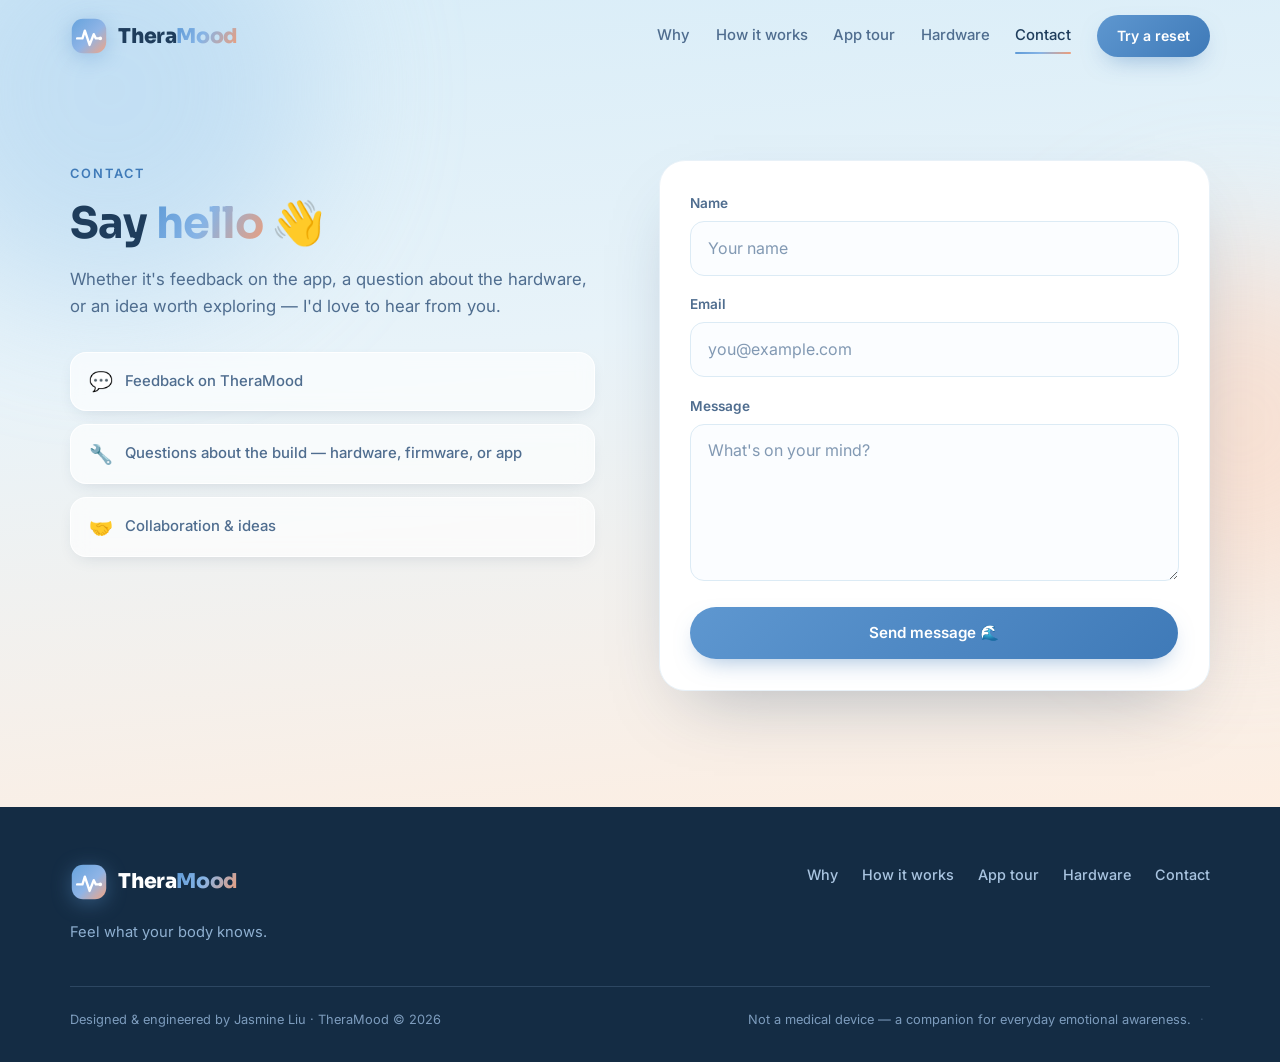
==== contact.html @ e994f950 "Add contact page with hidden admin inbox - contact.html: name/email/message form with success state " ====
<!DOCTYPE html>
<html lang="en">
<head>
  <meta charset="UTF-8">
  <meta name="viewport" content="width=device-width, initial-scale=1.0">
  <title>Contact — TheraMood</title>
  <meta name="description" content="Get in touch with Jasmine, the creator of TheraMood — feedback, questions about the build, or collaboration ideas.">
  <meta name="theme-color" content="#dceff8">
  <link rel="icon" type="image/svg+xml" href="assets/logo.svg">
  <link rel="preconnect" href="https://fonts.googleapis.com">
  <link rel="preconnect" href="https://fonts.gstatic.com" crossorigin>
  <link href="https://fonts.googleapis.com/css2?family=Sora:wght@400;600;700;800&family=Inter:wght@400;500;600&display=swap" rel="stylesheet">
  <link rel="stylesheet" href="css/style.css">
</head>
<body>

  <!-- ══════════ NAV ══════════ -->
  <nav class="nav" id="nav">
    <div class="container nav__inner">
      <a href="index.html" class="brand" aria-label="TheraMood home">
        <svg class="brand__mark" viewBox="0 0 64 64" aria-hidden="true">
          <defs>
            <linearGradient id="navGrad" x1="0" y1="0" x2="1" y2="1">
              <stop offset="0" stop-color="#66A3DD"/>
              <stop offset="0.55" stop-color="#8FB4E6"/>
              <stop offset="1" stop-color="#F2A483"/>
            </linearGradient>
          </defs>
          <rect x="3" y="3" width="58" height="58" rx="19" fill="url(#navGrad)"/>
          <path d="M12 36h9l4-13 8 24 7-18 3.5 7H51" fill="none" stroke="#fff" stroke-width="4" stroke-linecap="round" stroke-linejoin="round"/>
          <circle cx="51" cy="36" r="3" fill="#fff"/>
        </svg>
        <span class="brand__name">Thera<span class="grad-text">Mood</span></span>
      </a>

      <div class="nav__links" id="navLinks">
        <a href="index.html#why">Why</a>
        <a href="index.html#how">How it works</a>
        <a href="index.html#tour">App tour</a>
        <a href="index.html#inside">Hardware</a>
        <a href="contact.html" class="is-current">Contact</a>
        <a href="index.html#reset" class="btn btn--primary btn--sm">Try a reset</a>
      </div>

      <button class="nav__burger" id="navBurger" aria-label="Toggle menu" aria-expanded="false">
        <span></span><span></span><span></span>
      </button>
    </div>
  </nav>

  <main>

    <!-- ══════════ CONTACT ══════════ -->
    <section class="contact">
      <div class="blob blob--1" aria-hidden="true"></div>
      <div class="blob blob--2" aria-hidden="true"></div>

      <div class="container contact__grid">
        <div class="contact__copy" data-reveal>
          <p class="eyebrow">Contact</p>
          <h1 class="section-title">Say <span class="grad-text">hello</span> 👋</h1>
          <p class="section-sub">
            Whether it's feedback on the app, a question about the hardware,
            or an idea worth exploring — I'd love to hear from you.
          </p>
          <ul class="contact__points">
            <li><span>💬</span> Feedback on TheraMood</li>
            <li><span>🔧</span> Questions about the build — hardware, firmware, or app</li>
            <li><span>🤝</span> Collaboration &amp; ideas</li>
          </ul>
        </div>

        <div class="contact__form-wrap" data-reveal style="--d:.12s">
          <form id="contactForm" class="contact-form" novalidate>
            <label class="field">
              <span>Name</span>
              <input type="text" name="name" id="cfName" placeholder="Your name" required maxlength="80" autocomplete="name">
            </label>
            <label class="field">
              <span>Email</span>
              <input type="email" name="email" id="cfEmail" placeholder="you@example.com" required maxlength="120" autocomplete="email">
            </label>
            <label class="field">
              <span>Message</span>
              <textarea name="message" id="cfMessage" rows="5" placeholder="What's on your mind?" required maxlength="2000"></textarea>
            </label>
            <p class="field-error" id="formError" hidden>Please fill in every field, with a valid email.</p>
            <button class="btn btn--primary contact-form__submit" type="submit">Send message 🌊</button>
          </form>

          <div class="contact-success" id="contactSuccess" hidden>
            <span class="contact-success__emoji">🌊</span>
            <h3>Message sent!</h3>
            <p>Thanks for reaching out — Jasmine will read it soon.</p>
            <button class="btn btn--ghost" id="sendAnother">Send another</button>
          </div>
        </div>
      </div>
    </section>

    <!-- ══════════ ADMIN INBOX (unlocks with admin key) ══════════ -->
    <section class="inbox" id="inboxSection" hidden>
      <div class="container">
        <div class="inbox__head">
          <h2 class="section-title">📥 Inbox <span class="inbox__count" id="inboxCount">0</span></h2>
          <div class="inbox__actions">
            <button class="btn btn--ghost btn--sm" id="inboxExport">Export JSON</button>
            <button class="btn btn--ghost btn--sm" id="inboxClear">Clear all</button>
            <button class="btn btn--primary btn--sm" id="inboxLock">Lock 🔒</button>
          </div>
        </div>
        <p class="inbox__note">
          Messages are stored in this browser on the device where they were submitted.
        </p>
        <div class="inbox__list" id="inboxList"></div>
      </div>
    </section>

  </main>

  <!-- ══════════ FOOTER ══════════ -->
  <footer class="footer">
    <div class="container footer__inner">
      <div class="footer__brand">
        <a href="index.html" class="brand brand--footer">
          <svg class="brand__mark" viewBox="0 0 64 64" aria-hidden="true">
            <defs>
              <linearGradient id="footGrad" x1="0" y1="0" x2="1" y2="1">
                <stop offset="0" stop-color="#66A3DD"/>
                <stop offset="0.55" stop-color="#8FB4E6"/>
                <stop offset="1" stop-color="#F2A483"/>
              </linearGradient>
            </defs>
            <rect x="3" y="3" width="58" height="58" rx="19" fill="url(#footGrad)"/>
            <path d="M12 36h9l4-13 8 24 7-18 3.5 7H51" fill="none" stroke="#fff" stroke-width="4" stroke-linecap="round" stroke-linejoin="round"/>
            <circle cx="51" cy="36" r="3" fill="#fff"/>
          </svg>
          <span class="brand__name">Thera<span class="grad-text">Mood</span></span>
        </a>
        <p class="footer__slogan">Feel what your body knows.</p>
      </div>

      <nav class="footer__links" aria-label="Footer">
        <a href="index.html#why">Why</a>
        <a href="index.html#how">How it works</a>
        <a href="index.html#tour">App tour</a>
        <a href="index.html#inside">Hardware</a>
        <a href="contact.html">Contact</a>
      </nav>
    </div>
    <div class="container footer__base">
      <p>Designed &amp; engineered by Jasmine Liu · TheraMood © <span id="year">2026</span></p>
      <p class="footer__note">
        Not a medical device — a companion for everyday emotional awareness.
        <button class="admin-dot" id="adminDot" aria-label="Owner access">·</button>
      </p>
    </div>
  </footer>

  <!-- ══════════ ADMIN KEY MODAL ══════════ -->
  <div class="admin-modal" id="adminModal" hidden>
    <div class="admin-modal__card" id="adminCard" role="dialog" aria-modal="true" aria-labelledby="adminTitle">
      <button class="admin-modal__close" id="adminClose" aria-label="Close">×</button>
      <span class="admin-modal__emoji">🗝️</span>
      <h3 id="adminTitle">Owner access</h3>
      <p>Enter the admin key to view your messages.</p>
      <form id="adminForm">
        <input type="password" id="adminInput" placeholder="Admin key" autocomplete="off" aria-label="Admin key">
        <button class="btn btn--primary" type="submit">Unlock</button>
      </form>
      <p class="admin-modal__error" id="adminError" hidden>That's not it — try again.</p>
    </div>
  </div>

  <script src="js/main.js"></script>
  <script src="js/contact.js"></script>
</body>
</html>
---- css/style.css ----
/* ═══════════════════════════════════════════════
   TheraMood — marketing site
   Palette drawn from the app: sky blue → peach dawn
   ═══════════════════════════════════════════════ */

:root {
  --ink: #1f3d5c;
  --ink-2: #4f6d8f;
  --ink-3: #8299b3;
  --bg: #f7fbfe;
  --card: #ffffff;
  --sky: #e3f2fa;
  --sky-2: #cfe7f4;
  --peach: #ffe9dc;
  --coral: #f2926f;
  --blue: #5e97d0;
  --blue-2: #3f7ab8;
  --navy: #142c44;
  --navy-2: #1d3b5c;

  --grad: linear-gradient(120deg, #5e9ad6, #86b4e6 45%, #ef9d78);
  --grad-btn: linear-gradient(135deg, #5e97d0, #3f7ab8);

  --font-display: 'Sora', 'Inter', system-ui, 'Segoe UI', sans-serif;
  --font-body: 'Inter', system-ui, 'Segoe UI', sans-serif;

  --radius: 22px;
  --shadow-sm: 0 6px 18px -8px rgba(31, 61, 92, .18);
  --shadow-lg: 0 30px 70px -30px rgba(31, 61, 92, .35);

  --nav-h: 72px;
}

/* ── Reset ─────────────────────────────────── */
*, *::before, *::after { box-sizing: border-box; margin: 0; padding: 0; }

html {
  scroll-behavior: smooth;
  scroll-padding-top: calc(var(--nav-h) + 12px);
}

body {
  font-family: var(--font-body);
  color: var(--ink);
  background: var(--bg);
  line-height: 1.6;
  -webkit-font-smoothing: antialiased;
  overflow-x: hidden;
}

img { display: block; max-width: 100%; }
a { color: inherit; text-decoration: none; }
button { font: inherit; color: inherit; background: none; border: none; cursor: pointer; }

.container {
  width: min(1140px, 92vw);
  margin-inline: auto;
}

/* ── Utilities ─────────────────────────────── */
.grad-text {
  background: var(--grad);
  -webkit-background-clip: text;
  background-clip: text;
  color: transparent;
}

.eyebrow {
  display: inline-block;
  font-size: .8rem;
  font-weight: 600;
  letter-spacing: .16em;
  text-transform: uppercase;
  color: var(--blue-2);
  margin-bottom: .9rem;
}
.eyebrow--light { color: #a8cdf0; }

.section-title {
  font-family: var(--font-display);
  font-size: clamp(1.8rem, 3.6vw, 2.7rem);
  font-weight: 700;
  line-height: 1.18;
  letter-spacing: -.02em;
  max-width: 21ch;
}

.section-sub {
  margin-top: 1rem;
  max-width: 56ch;
  color: var(--ink-2);
  font-size: 1.05rem;
}
.section-sub--light { color: #b9d3ec; }

section { padding: clamp(4.5rem, 9vw, 7.5rem) 0; }

/* ── Buttons ───────────────────────────────── */
.btn {
  display: inline-flex;
  align-items: center;
  justify-content: center;
  gap: .5rem;
  padding: .85rem 1.7rem;
  border-radius: 999px;
  font-weight: 600;
  font-size: .95rem;
  transition: transform .25s cubic-bezier(.2,.7,.2,1.4), box-shadow .25s ease, background-color .25s ease;
  will-change: transform;
}
.btn:hover { transform: translateY(-2px); }
.btn:active { transform: translateY(0) scale(.98); }

.btn--primary {
  background: var(--grad-btn);
  color: #fff;
  box-shadow: 0 10px 24px -10px rgba(63, 122, 184, .55);
}
.btn--primary:hover { box-shadow: 0 16px 32px -12px rgba(63, 122, 184, .65); }

.btn--ghost {
  border: 1.5px solid var(--sky-2);
  background: rgba(255, 255, 255, .6);
  color: var(--blue-2);
}
.btn--ghost:hover { background: #fff; box-shadow: var(--shadow-sm); }

.btn--light {
  background: #fff;
  color: var(--blue-2);
  box-shadow: 0 12px 28px -12px rgba(9, 24, 40, .5);
}

.btn--sm { padding: .6rem 1.25rem; font-size: .88rem; }

/* ── Nav ───────────────────────────────────── */
.nav {
  position: fixed;
  inset: 0 0 auto 0;
  z-index: 50;
  height: var(--nav-h);
  display: flex;
  align-items: center;
  transition: background-color .35s ease, box-shadow .35s ease, backdrop-filter .35s ease;
}
.nav.scrolled {
  background: rgba(247, 251, 254, .78);
  backdrop-filter: blur(14px);
  -webkit-backdrop-filter: blur(14px);
  box-shadow: 0 8px 30px -18px rgba(31, 61, 92, .35);
}

.nav__inner {
  display: flex;
  align-items: center;
  justify-content: space-between;
  gap: 1rem;
}

.brand { display: inline-flex; align-items: center; gap: .65rem; }
.brand__mark { width: 38px; height: 38px; flex: none; filter: drop-shadow(0 4px 10px rgba(94, 151, 208, .4)); }
.brand__name {
  font-family: var(--font-display);
  font-weight: 800;
  font-size: 1.28rem;
  letter-spacing: -.02em;
}

.nav__links {
  display: flex;
  align-items: center;
  gap: 1.6rem;
  font-weight: 500;
  font-size: .93rem;
}
.nav__links a:not(.btn) {
  position: relative;
  color: var(--ink-2);
  transition: color .25s ease;
}
.nav__links a:not(.btn)::after {
  content: '';
  position: absolute;
  left: 0; right: 100%;
  bottom: -6px;
  height: 2px;
  border-radius: 2px;
  background: var(--grad);
  transition: right .3s cubic-bezier(.2,.7,.2,1);
}
.nav__links a:not(.btn):hover,
.nav__links a:not(.btn).is-current { color: var(--ink); }
.nav__links a:not(.btn):hover::after,
.nav__links a:not(.btn).is-current::after { right: 0; }

.nav__burger {
  display: none;
  flex-direction: column;
  gap: 5px;
  padding: .5rem;
}
.nav__burger span {
  width: 22px; height: 2px;
  border-radius: 2px;
  background: var(--ink);
  transition: transform .3s ease, opacity .3s ease;
}
.nav__burger[aria-expanded="true"] span:nth-child(1) { transform: translateY(7px) rotate(45deg); }
.nav__burger[aria-expanded="true"] span:nth-child(2) { opacity: 0; }
.nav__burger[aria-expanded="true"] span:nth-child(3) { transform: translateY(-7px) rotate(-45deg); }

/* ── Hero ──────────────────────────────────── */
.hero {
  position: relative;
  padding: calc(var(--nav-h) + clamp(2.5rem, 6vw, 5rem)) 0 0;
  background: linear-gradient(175deg, #d9edf8 0%, #e8f3f9 42%, #fdeee2 100%);
  overflow: hidden;
}

.blob {
  position: absolute;
  border-radius: 50%;
  filter: blur(70px);
  opacity: .55;
  pointer-events: none;
  animation: blobDrift 16s ease-in-out infinite alternate;
}
.blob--1 { width: 420px; height: 420px; top: -120px; left: -100px; background: #aed3f0; }
.blob--2 { width: 360px; height: 360px; top: 30%; right: -140px; background: #ffd4bc; animation-delay: -5s; }
.blob--3 { width: 300px; height: 300px; bottom: -80px; left: 30%; background: #c9c2ef; animation-delay: -10s; }

@keyframes blobDrift {
  from { transform: translate(0, 0) scale(1); }
  to   { transform: translate(40px, 30px) scale(1.12); }
}

.hero__grid {
  position: relative;
  display: grid;
  grid-template-columns: 1.05fr .95fr;
  align-items: center;
  gap: clamp(2rem, 5vw, 4rem);
  padding-bottom: clamp(3rem, 6vw, 5rem);
}

.chip {
  display: inline-flex;
  align-items: center;
  gap: .55rem;
  padding: .45rem 1rem;
  border-radius: 999px;
  background: rgba(255, 255, 255, .7);
  border: 1px solid rgba(94, 151, 208, .25);
  font-size: .82rem;
  font-weight: 600;
  color: var(--blue-2);
  backdrop-filter: blur(6px);
}
.chip__dot {
  width: 8px; height: 8px;
  border-radius: 50%;
  background: var(--coral);
  animation: pulseDot 2s ease-in-out infinite;
}
@keyframes pulseDot {
  0%, 100% { box-shadow: 0 0 0 0 rgba(242, 146, 111, .5); }
  50%      { box-shadow: 0 0 0 6px rgba(242, 146, 111, 0); }
}

.hero__title {
  font-family: var(--font-display);
  font-size: clamp(2.5rem, 5.6vw, 4.1rem);
  font-weight: 800;
  line-height: 1.08;
  letter-spacing: -.03em;
  margin-top: 1.3rem;
}

.hero__sub {
  margin-top: 1.3rem;
  max-width: 50ch;
  font-size: 1.1rem;
  color: var(--ink-2);
}

.hero__actions {
  display: flex;
  flex-wrap: wrap;
  gap: .9rem;
  margin-top: 2rem;
}

.hero__scroll {
  margin-top: 3rem;
  font-size: .85rem;
  font-weight: 500;
  color: var(--ink-3);
  display: flex;
  align-items: center;
  gap: .5rem;
}
.hero__scroll-ic {
  display: inline-grid;
  place-items: center;
  width: 28px; height: 28px;
  border-radius: 50%;
  background: rgba(255,255,255,.8);
  box-shadow: var(--shadow-sm);
  animation: bounceDown 2s ease-in-out infinite;
}
@keyframes bounceDown {
  0%, 100% { transform: translateY(0); }
  50%      { transform: translateY(6px); }
}

/* ── Phone mockup ──────────────────────────── */
.hero__visual {
  position: relative;
  display: grid;
  place-items: center;
}

.phone {
  position: relative;
  width: min(300px, 74vw);
  aspect-ratio: 1080 / 2340;
  border-radius: 44px;
  background: #1d2733;
  padding: 9px;
  box-shadow: var(--shadow-lg), inset 0 0 0 2px rgba(255,255,255,.06);
  transition: transform .5s cubic-bezier(.2,.7,.2,1);
}
.phone__screen {
  position: relative;
  width: 100%;
  height: 100%;
  border-radius: 36px;
  overflow: hidden;
  background: #dfeef7;
}
.phone__screen img {
  position: absolute;
  inset: 0;
  width: 100%;
  height: 100%;
  object-fit: cover;
}
.phone__cam {
  position: absolute;
  top: 20px;
  left: 50%;
  transform: translateX(-50%);
  width: 12px; height: 12px;
  border-radius: 50%;
  background: #0b1119;
  box-shadow: inset 0 0 3px rgba(120, 160, 200, .6);
  z-index: 2;
}
.phone::after {
  /* screen glare */
  content: '';
  position: absolute;
  inset: 9px;
  border-radius: 36px;
  background: linear-gradient(115deg, rgba(255,255,255,.16) 0%, rgba(255,255,255,0) 30%);
  pointer-events: none;
  z-index: 2;
}

/* float animations use the individual translate/rotate properties so they
   compose with the JS parallax, which writes inline `transform` */
.phone--hero { animation: heroFloat 7s ease-in-out infinite; }
@keyframes heroFloat {
  0%, 100% { translate: 0 0; rotate: .4deg; }
  50%      { translate: 0 -12px; rotate: -.6deg; }
}

/* floating glass cards */
.float-card {
  position: absolute;
  display: flex;
  align-items: center;
  gap: .7rem;
  padding: .8rem 1.05rem;
  border-radius: 18px;
  background: rgba(255, 255, 255, .72);
  border: 1px solid rgba(255, 255, 255, .9);
  backdrop-filter: blur(12px);
  -webkit-backdrop-filter: blur(12px);
  box-shadow: 0 18px 40px -18px rgba(31, 61, 92, .35);
  font-size: .82rem;
  line-height: 1.25;
  animation: bob 6s ease-in-out infinite;
  z-index: 3;
}
.float-card strong { display: block; font-size: .95rem; color: var(--ink); }
.float-card small { color: var(--ink-2); }
.float-card__emoji { font-size: 1.4rem; }

.float-card--bpm   { top: 12%; left: -4%; animation-delay: -1s; }
.float-card--state { bottom: 16%; right: -6%; animation-delay: -3.4s; }
.float-card--sleep { top: 55%; left: -10%; animation-delay: -5.2s; }

@keyframes bob {
  0%, 100% { translate: 0 0; }
  50%      { translate: 0 -9px; }
}

.ecg { width: 74px; color: #e2775a; }
.ecg path {
  stroke-dasharray: 90 210;
  animation: ecgRun 2.6s linear infinite;
}
@keyframes ecgRun { to { stroke-dashoffset: -300; } }

/* ── Marquee ───────────────────────────────── */
.marquee {
  position: relative;
  padding: 1.1rem 0;
  border-top: 1px solid rgba(94, 151, 208, .18);
  background: rgba(255, 255, 255, .45);
  backdrop-filter: blur(8px);
  overflow: hidden;
  -webkit-mask-image: linear-gradient(90deg, transparent, #000 8%, #000 92%, transparent);
          mask-image: linear-gradient(90deg, transparent, #000 8%, #000 92%, transparent);
}
.marquee__track {
  display: flex;
  align-items: center;
  width: max-content;
  animation: marquee 30s linear infinite;
  font-size: .88rem;
  font-weight: 600;
  color: var(--ink-2);
  white-space: nowrap;
}
/* spacing lives on the items (not flex gap) so each half of the duplicated
   track is exactly 50% wide and the loop wraps without a jump */
.marquee__track > * { margin-right: 2.2rem; }
.marquee__track i { color: var(--coral); font-style: normal; font-size: .7rem; }
@keyframes marquee { to { transform: translateX(-50%); } }

/* ── Stats ─────────────────────────────────── */
.stats { background: var(--bg); }

.stats__grid {
  display: grid;
  grid-template-columns: repeat(3, 1fr);
  gap: 1.4rem;
  margin-top: 3rem;
}

.stat-card {
  padding: 2rem 1.8rem;
  border-radius: var(--radius);
  background: var(--card);
  border: 1px solid #e8f1f8;
  box-shadow: var(--shadow-sm);
  transition: transform .35s cubic-bezier(.2,.7,.2,1), box-shadow .35s ease;
}
.stat-card:hover {
  transform: translateY(-6px);
  box-shadow: var(--shadow-lg);
}
.stat-card__num {
  font-family: var(--font-display);
  font-size: clamp(2.4rem, 4vw, 3.2rem);
  font-weight: 800;
  letter-spacing: -.03em;
  background: var(--grad);
  -webkit-background-clip: text;
  background-clip: text;
  color: transparent;
}
.stat-card p { margin-top: .8rem; color: var(--ink-2); font-size: .96rem; }
.stat-card small {
  display: block;
  margin-top: 1rem;
  font-size: .75rem;
  font-weight: 600;
  letter-spacing: .08em;
  text-transform: uppercase;
  color: var(--ink-3);
}

/* ── How it works ──────────────────────────── */
.how { background: linear-gradient(180deg, #eef6fb, #f7fbfe); }

.how__grid {
  display: grid;
  grid-template-columns: repeat(3, 1fr);
  gap: 1.4rem;
  margin-top: 3rem;
  counter-reset: step;
}

.how-card {
  position: relative;
  padding: 2.2rem 1.9rem;
  border-radius: var(--radius);
  background: var(--card);
  border: 1px solid #e8f1f8;
  box-shadow: var(--shadow-sm);
  overflow: hidden;
  transition: transform .35s cubic-bezier(.2,.7,.2,1), box-shadow .35s ease;
}
.how-card:hover { transform: translateY(-6px); box-shadow: var(--shadow-lg); }
.how-card::before {
  content: '';
  position: absolute;
  inset: 0 0 auto 0;
  height: 4px;
  background: var(--grad);
  opacity: 0;
  transition: opacity .35s ease;
}
.how-card:hover::before { opacity: 1; }

.how-card__step {
  position: absolute;
  top: 1.2rem; right: 1.4rem;
  font-family: var(--font-display);
  font-weight: 800;
  font-size: 2.2rem;
  color: #edf4fa;
}
.how-card__emoji {
  display: inline-grid;
  place-items: center;
  width: 58px; height: 58px;
  border-radius: 18px;
  background: linear-gradient(135deg, #e9f4fb, #fdeee3);
  font-size: 1.7rem;
  box-shadow: inset 0 0 0 1px rgba(94, 151, 208, .15);
}
.how-card h3 {
  margin-top: 1.2rem;
  font-family: var(--font-display);
  font-size: 1.18rem;
  font-weight: 700;
}
.how-card p { margin-top: .6rem; color: var(--ink-2); font-size: .95rem; }

/* ── App tour ──────────────────────────────── */
.tour-section { background: var(--bg); }

.tour {
  display: grid;
  grid-template-columns: 1.1fr .9fr;
  gap: clamp(2rem, 5vw, 4.5rem);
  align-items: center;
  margin-top: 3rem;
}

.tour__list {
  display: flex;
  flex-direction: column;
  gap: .55rem;
}

.tour__item {
  position: relative;
  display: flex;
  align-items: flex-start;
  gap: .95rem;
  text-align: left;
  padding: 1rem 1.15rem;
  border-radius: 18px;
  border: 1px solid transparent;
  transition: background-color .3s ease, border-color .3s ease, transform .3s ease;
  overflow: hidden;
}
.tour__item:hover { background: #eef5fb; }
.tour__item.is-active {
  background: #fff;
  border-color: #e2eef7;
  box-shadow: var(--shadow-sm);
  transform: translateX(6px);
}

.tour__emoji {
  flex: none;
  display: grid;
  place-items: center;
  width: 44px; height: 44px;
  border-radius: 14px;
  background: linear-gradient(135deg, #e9f4fb, #fdeee3);
  font-size: 1.25rem;
}
.tour__text strong {
  display: block;
  font-family: var(--font-display);
  font-size: .98rem;
  font-weight: 700;
}
.tour__text small {
  display: none;
  margin-top: .25rem;
  color: var(--ink-2);
  font-size: .85rem;
  line-height: 1.45;
}
.tour__item.is-active .tour__text small { display: block; }

.tour__progress {
  position: absolute;
  left: 0; right: 0; bottom: 0;
  height: 3px;
  background: #eaf2f9;
  opacity: 0;
}
.tour__item.is-active .tour__progress { opacity: 1; }
.tour__item.is-active .tour__progress::after {
  content: '';
  position: absolute;
  inset: 0 100% 0 0;
  background: var(--grad);
  animation: tourProgress 5s linear forwards;
}
@keyframes tourProgress { to { right: 0; } }
.tour--paused .tour__item.is-active .tour__progress::after { animation-play-state: paused; }

.tour__stage { display: grid; place-items: center; }

.phone--tour { width: min(310px, 76vw); }

.tour-shot {
  opacity: 0;
  transform: scale(1.04);
  transition: opacity .5s ease, transform .6s cubic-bezier(.2,.7,.2,1);
}
.tour-shot.is-active { opacity: 1; transform: none; }

/* ── Breathing demo ────────────────────────── */
.breath {
  background:
    radial-gradient(90% 70% at 50% -10%, #2c5580 0%, transparent 60%),
    linear-gradient(180deg, #1a3757, var(--navy));
  color: #eaf3fb;
  text-align: center;
}
.breath .section-title { margin-inline: auto; color: #fff; }
.breath .section-sub { margin-inline: auto; }

.breath__stage {
  position: relative;
  display: grid;
  place-items: center;
  width: min(320px, 80vw);
  aspect-ratio: 1;
  margin: 3rem auto 0;
}

.breath__ripple {
  position: absolute;
  inset: 0;
  border-radius: 50%;
  border: 1.5px solid rgba(140, 190, 235, .35);
  opacity: 0;
}
.breath--running .breath__ripple { animation: ripple 4s ease-out infinite; }
@keyframes ripple {
  0%   { transform: scale(.62); opacity: .8; }
  100% { transform: scale(1.05); opacity: 0; }
}

.breath__circle {
  display: grid;
  place-content: center;
  gap: .2rem;
  width: 62%;
  aspect-ratio: 1;
  border-radius: 50%;
  background: radial-gradient(circle at 32% 28%, #9ec7ec, #5e97d0 58%, #3f6f9f);
  box-shadow:
    0 0 60px rgba(94, 151, 208, .45),
    inset 0 0 30px rgba(255, 255, 255, .25);
  transform: scale(.72);
  will-change: transform;
}
.breath__count {
  font-family: var(--font-display);
  font-size: 3rem;
  font-weight: 800;
  color: #fff;
  line-height: 1;
}
.breath__label {
  font-size: .95rem;
  font-weight: 600;
  color: #e3f0fb;
}

.breath__round {
  margin-top: 1.6rem;
  font-size: .9rem;
  font-weight: 600;
  color: #a8cdf0;
  letter-spacing: .04em;
}

.breath__actions { margin-top: 1.4rem; }

.breath__note {
  margin-top: 1.4rem;
  font-size: .8rem;
  color: #7fa3c6;
  max-width: 46ch;
  margin-inline: auto;
}

/* ── Hardware ──────────────────────────────── */
.hardware { background: var(--bg); }

.hw__gallery {
  display: grid;
  grid-template-columns: 1.5fr 1fr;
  grid-auto-rows: clamp(240px, 34vw, 400px);
  gap: 1.3rem;
  margin-top: 3rem;
}

.hw-photo {
  position: relative;
  margin: 0;
  border-radius: 24px;
  overflow: hidden;
  box-shadow: var(--shadow-lg);
  border: 1px solid #e8f1f8;
  background: var(--sky);
}
.hw-photo img {
  position: absolute;
  inset: 0;
  width: 100%;
  height: 100%;
  object-fit: cover;
  transition: transform .7s cubic-bezier(.2, .7, .2, 1);
}
.hw-photo:hover img { transform: scale(1.05); }

.hw-photo figcaption {
  position: absolute;
  inset: auto 0 0 0;
  padding: 2.6rem 1.4rem 1.15rem;
  background: linear-gradient(180deg, transparent, rgba(14, 32, 51, .82));
  color: rgba(255, 255, 255, .88);
  font-size: .87rem;
  line-height: 1.45;
}
.hw-photo figcaption strong { color: #fff; }

.hw__grid {
  display: grid;
  grid-template-columns: repeat(3, 1fr);
  gap: 1.3rem;
  margin-top: 3rem;
}

.hw-card {
  padding: 1.8rem 1.6rem;
  border-radius: var(--radius);
  background: var(--card);
  border: 1px solid #e8f1f8;
  box-shadow: var(--shadow-sm);
  transition: transform .35s cubic-bezier(.2,.7,.2,1), box-shadow .35s ease;
}
.hw-card:hover { transform: translateY(-6px); box-shadow: var(--shadow-lg); }
.hw-card__emoji {
  display: inline-grid;
  place-items: center;
  width: 50px; height: 50px;
  border-radius: 15px;
  background: linear-gradient(135deg, #e9f4fb, #fdeee3);
  font-size: 1.45rem;
}
.hw-card h3 {
  margin-top: 1rem;
  font-family: var(--font-display);
  font-size: 1.02rem;
  font-weight: 700;
}
.hw-card p { margin-top: .5rem; color: var(--ink-2); font-size: .9rem; }

/* personal band */
.personal {
  display: grid;
  grid-template-columns: 1fr 1.2fr;
  gap: 2rem;
  align-items: center;
  margin-top: 3.5rem;
  padding: 2.4rem;
  border-radius: 28px;
  background: linear-gradient(120deg, #e6f2fa, #fdeee3);
  border: 1px solid rgba(255, 255, 255, .8);
}
.personal h3 {
  font-family: var(--font-display);
  font-size: 1.4rem;
  font-weight: 700;
}
.personal p { margin-top: .7rem; color: var(--ink-2); font-size: .95rem; }

.personal__chips {
  display: flex;
  flex-wrap: wrap;
  gap: .6rem;
  list-style: none;
}
.personal__chips li {
  padding: .5rem 1rem;
  border-radius: 999px;
  background: rgba(255, 255, 255, .85);
  font-size: .84rem;
  font-weight: 600;
  color: var(--blue-2);
  box-shadow: var(--shadow-sm);
  transition: transform .25s ease;
}
.personal__chips li:hover { transform: translateY(-3px); }

/* ── CTA ───────────────────────────────────── */
.cta { padding-top: 0; }

.cta__panel {
  position: relative;
  text-align: center;
  padding: clamp(3rem, 6vw, 4.5rem) clamp(1.5rem, 5vw, 4rem);
  border-radius: 32px;
  background:
    radial-gradient(120% 160% at 15% 0%, rgba(255, 255, 255, .22) 0%, transparent 45%),
    linear-gradient(120deg, #5e9ad6, #6ba4dd 40%, #ef9d78);
  color: #fff;
  overflow: hidden;
  box-shadow: var(--shadow-lg);
}
.cta__panel h2 {
  font-family: var(--font-display);
  font-size: clamp(1.9rem, 4vw, 2.9rem);
  font-weight: 800;
  line-height: 1.15;
  letter-spacing: -.02em;
}
.cta__panel em { font-style: normal; opacity: .92; }
.cta__panel p {
  margin: 1.1rem auto 0;
  max-width: 52ch;
  font-size: 1.02rem;
  color: rgba(255, 255, 255, .92);
}
.cta__panel .btn { margin-top: 1.8rem; }

/* ── Footer ────────────────────────────────── */
.footer {
  background: var(--navy);
  color: #c4d8ec;
  padding: 3.5rem 0 2rem;
}

.footer__inner {
  display: flex;
  flex-wrap: wrap;
  justify-content: space-between;
  align-items: flex-start;
  gap: 2rem;
}

.brand--footer .brand__name { color: #fff; }
.footer__slogan {
  margin-top: .8rem;
  font-size: .92rem;
  color: #8fb0d1;
}

.footer__links {
  display: flex;
  flex-wrap: wrap;
  gap: 1.5rem;
  font-size: .9rem;
  font-weight: 500;
}
.footer__links a { color: #a9c4e0; transition: color .25s ease; }
.footer__links a:hover { color: #fff; }

.footer__base {
  margin-top: 2.6rem;
  padding-top: 1.4rem;
  border-top: 1px solid rgba(160, 195, 230, .18);
  display: flex;
  flex-wrap: wrap;
  justify-content: space-between;
  gap: .6rem;
  font-size: .8rem;
  color: #7d9cbd;
}

/* ── Contact page ──────────────────────────── */
.contact {
  position: relative;
  padding-top: calc(var(--nav-h) + clamp(3rem, 7vw, 5.5rem));
  background: linear-gradient(175deg, #d9edf8 0%, #e8f3f9 42%, #fdeee2 100%);
  overflow: hidden;
}

.contact__grid {
  position: relative;
  display: grid;
  grid-template-columns: 1fr 1.05fr;
  gap: clamp(2rem, 5vw, 4.5rem);
  align-items: start;
}

.contact__points {
  margin-top: 2rem;
  list-style: none;
  display: flex;
  flex-direction: column;
  gap: .8rem;
}
.contact__points li {
  display: flex;
  align-items: center;
  gap: .8rem;
  padding: .85rem 1.1rem;
  border-radius: 16px;
  background: rgba(255, 255, 255, .65);
  border: 1px solid rgba(255, 255, 255, .9);
  backdrop-filter: blur(8px);
  font-size: .93rem;
  font-weight: 500;
  color: var(--ink-2);
  box-shadow: var(--shadow-sm);
}
.contact__points li span { font-size: 1.2rem; }

.contact__form-wrap { position: relative; }

.contact-form {
  padding: 2rem 1.9rem;
  border-radius: 26px;
  background: var(--card);
  border: 1px solid #e8f1f8;
  box-shadow: var(--shadow-lg);
}

.field { display: block; margin-bottom: 1.15rem; }
.field span {
  display: block;
  margin-bottom: .4rem;
  font-size: .85rem;
  font-weight: 600;
  color: var(--ink-2);
}
.field input,
.field textarea {
  width: 100%;
  padding: .85rem 1.05rem;
  border-radius: 14px;
  border: 1.5px solid #dcebf5;
  background: #fbfdff;
  font: inherit;
  color: var(--ink);
  transition: border-color .25s ease, box-shadow .25s ease;
}
.field textarea { resize: vertical; min-height: 120px; }
.field input:focus,
.field textarea:focus {
  outline: none;
  border-color: var(--blue);
  box-shadow: 0 0 0 4px rgba(94, 151, 208, .16);
}
.field input::placeholder,
.field textarea::placeholder { color: var(--ink-3); }

.field-error {
  margin-bottom: 1rem;
  font-size: .85rem;
  font-weight: 600;
  color: #d0654a;
}

.contact-form__submit { width: 100%; }

.contact-success {
  padding: 3rem 2rem;
  border-radius: 26px;
  background: var(--card);
  border: 1px solid #e8f1f8;
  box-shadow: var(--shadow-lg);
  text-align: center;
  animation: popIn .5s cubic-bezier(.2, .7, .2, 1.3);
}
.contact-success__emoji { font-size: 2.6rem; display: block; }
.contact-success h3 {
  margin-top: .8rem;
  font-family: var(--font-display);
  font-size: 1.4rem;
  font-weight: 700;
}
.contact-success p { margin-top: .5rem; color: var(--ink-2); }
.contact-success .btn { margin-top: 1.5rem; }

@keyframes popIn {
  from { opacity: 0; transform: scale(.92) translateY(14px); }
  to   { opacity: 1; transform: none; }
}

/* ── Admin: hidden dot trigger ─────────────── */
.admin-dot {
  padding: 0 .35rem;
  font: inherit;
  color: inherit;
  opacity: .35;
  cursor: default;
  transition: opacity .3s ease;
}
.admin-dot:hover { opacity: .9; }

/* ── Admin: key modal ──────────────────────── */
.admin-modal {
  position: fixed;
  inset: 0;
  z-index: 90;
  display: grid;
  place-items: center;
  padding: 1.5rem;
  background: rgba(14, 32, 51, .55);
  backdrop-filter: blur(8px);
  -webkit-backdrop-filter: blur(8px);
}
.admin-modal[hidden] { display: none; }

.admin-modal__card {
  position: relative;
  width: min(380px, 92vw);
  padding: 2.2rem 2rem;
  border-radius: 24px;
  background: var(--card);
  box-shadow: var(--shadow-lg);
  text-align: center;
  animation: popIn .35s cubic-bezier(.2, .7, .2, 1.3);
}
.admin-modal__emoji { font-size: 2rem; }
.admin-modal__card h3 {
  margin-top: .6rem;
  font-family: var(--font-display);
  font-size: 1.25rem;
  font-weight: 700;
}
.admin-modal__card > p { margin-top: .4rem; color: var(--ink-2); font-size: .92rem; }

.admin-modal__card form {
  display: flex;
  flex-direction: column;
  gap: .8rem;
  margin-top: 1.4rem;
}
.admin-modal__card input {
  width: 100%;
  padding: .85rem 1.05rem;
  border-radius: 14px;
  border: 1.5px solid #dcebf5;
  background: #fbfdff;
  font: inherit;
  color: var(--ink);
  text-align: center;
  letter-spacing: .08em;
  transition: border-color .25s ease, box-shadow .25s ease;
}
.admin-modal__card input:focus {
  outline: none;
  border-color: var(--blue);
  box-shadow: 0 0 0 4px rgba(94, 151, 208, .16);
}

.admin-modal__close {
  position: absolute;
  top: .8rem; right: 1rem;
  font-size: 1.5rem;
  color: var(--ink-3);
  transition: color .25s ease;
}
.admin-modal__close:hover { color: var(--ink); }

.admin-modal__error {
  margin-top: .9rem;
  font-size: .85rem;
  font-weight: 600;
  color: #d0654a;
}

.shake { animation: shake .4s ease; }
@keyframes shake {
  0%, 100% { transform: translateX(0); }
  25% { transform: translateX(-8px); }
  50% { transform: translateX(7px); }
  75% { transform: translateX(-4px); }
}

/* ── Admin: inbox ──────────────────────────── */
.inbox { background: var(--bg); }

.inbox__head {
  display: flex;
  flex-wrap: wrap;
  align-items: center;
  justify-content: space-between;
  gap: 1rem;
}
.inbox__count {
  display: inline-grid;
  place-items: center;
  min-width: 2.2rem;
  height: 2.2rem;
  padding: 0 .6rem;
  border-radius: 999px;
  background: var(--grad);
  color: #fff;
  font-size: 1.1rem;
  vertical-align: middle;
}
.inbox__actions { display: flex; flex-wrap: wrap; gap: .6rem; }

.inbox__note {
  margin-top: 1rem;
  font-size: .85rem;
  color: var(--ink-3);
}

.inbox__list {
  display: flex;
  flex-direction: column;
  gap: 1rem;
  margin-top: 1.8rem;
}

.inbox__empty {
  padding: 2.5rem;
  border-radius: var(--radius);
  border: 1.5px dashed var(--sky-2);
  text-align: center;
  color: var(--ink-2);
}

.inbox-card {
  padding: 1.4rem 1.5rem;
  border-radius: var(--radius);
  background: var(--card);
  border: 1px solid #e8f1f8;
  box-shadow: var(--shadow-sm);
}
.inbox-card__head {
  display: flex;
  flex-wrap: wrap;
  justify-content: space-between;
  align-items: baseline;
  gap: .5rem;
}
.inbox-card__head strong {
  font-family: var(--font-display);
  font-size: 1.02rem;
}
.inbox-card__email {
  display: block;
  font-size: .85rem;
  color: var(--blue-2);
}
.inbox-card__email:hover { text-decoration: underline; }
.inbox-card__meta {
  display: flex;
  align-items: center;
  gap: .8rem;
  font-size: .8rem;
  color: var(--ink-3);
}
.inbox-card__delete {
  font-size: 1rem;
  opacity: .55;
  transition: opacity .25s ease, transform .25s ease;
}
.inbox-card__delete:hover { opacity: 1; transform: scale(1.15); }
.inbox-card__body {
  margin-top: .8rem;
  color: var(--ink-2);
  font-size: .95rem;
  white-space: pre-wrap;
  overflow-wrap: break-word;
}

/* ── Reveal on scroll ──────────────────────── */
[data-reveal] {
  opacity: 0;
  transform: translateY(26px);
  transition: opacity .7s ease, transform .7s cubic-bezier(.2, .7, .2, 1);
  transition-delay: var(--d, 0s);
}
[data-reveal].is-visible {
  opacity: 1;
  transform: none;
}

/* ── Responsive ────────────────────────────── */
@media (max-width: 980px) {
  .hero__grid { grid-template-columns: 1fr; text-align: center; }
  .hero__copy { display: flex; flex-direction: column; align-items: center; }
  .hero__visual { margin-top: 1.5rem; }
  .float-card--bpm   { left: 2%; }
  .float-card--state { right: 2%; }
  .float-card--sleep { left: 0; top: 60%; }

  .stats__grid, .how__grid { grid-template-columns: 1fr; max-width: 520px; margin-inline: auto; }
  .hw__grid { grid-template-columns: repeat(2, 1fr); }
  .hw__gallery { grid-template-columns: 1fr; grid-auto-rows: clamp(220px, 56vw, 360px); }

  .tour { grid-template-columns: 1fr; }
  .tour__stage { order: -1; }
  .personal { grid-template-columns: 1fr; }
  .contact__grid { grid-template-columns: 1fr; }
}

@media (max-width: 760px) {
  .nav__links {
    position: absolute;
    top: var(--nav-h);
    left: 0; right: 0;
    flex-direction: column;
    align-items: stretch;
    text-align: center;
    padding: 1.2rem 6vw 1.6rem;
    background: rgba(247, 251, 254, .96);
    backdrop-filter: blur(16px);
    box-shadow: 0 24px 40px -24px rgba(31, 61, 92, .4);
    transform: translateY(-8px);
    opacity: 0;
    pointer-events: none;
    transition: opacity .3s ease, transform .3s ease;
  }
  .nav__links.is-open {
    opacity: 1;
    transform: none;
    pointer-events: auto;
  }
  .nav__links a:not(.btn) { padding: .55rem 0; }
  .nav__burger { display: flex; }
}

@media (max-width: 560px) {
  .hw__grid { grid-template-columns: 1fr; }
  .float-card { font-size: .74rem; padding: .6rem .8rem; gap: .5rem; }
  .float-card__emoji { font-size: 1.1rem; }
  .ecg { width: 52px; }
  .float-card--sleep { display: none; }
}

/* ── Reduced motion ────────────────────────── */
@media (prefers-reduced-motion: reduce) {
  html { scroll-behavior: auto; }
  *, *::before, *::after {
    animation-duration: .01ms !important;
    animation-iteration-count: 1 !important;
    transition-duration: .01ms !important;
  }
  [data-reveal] { opacity: 1; transform: none; }
}
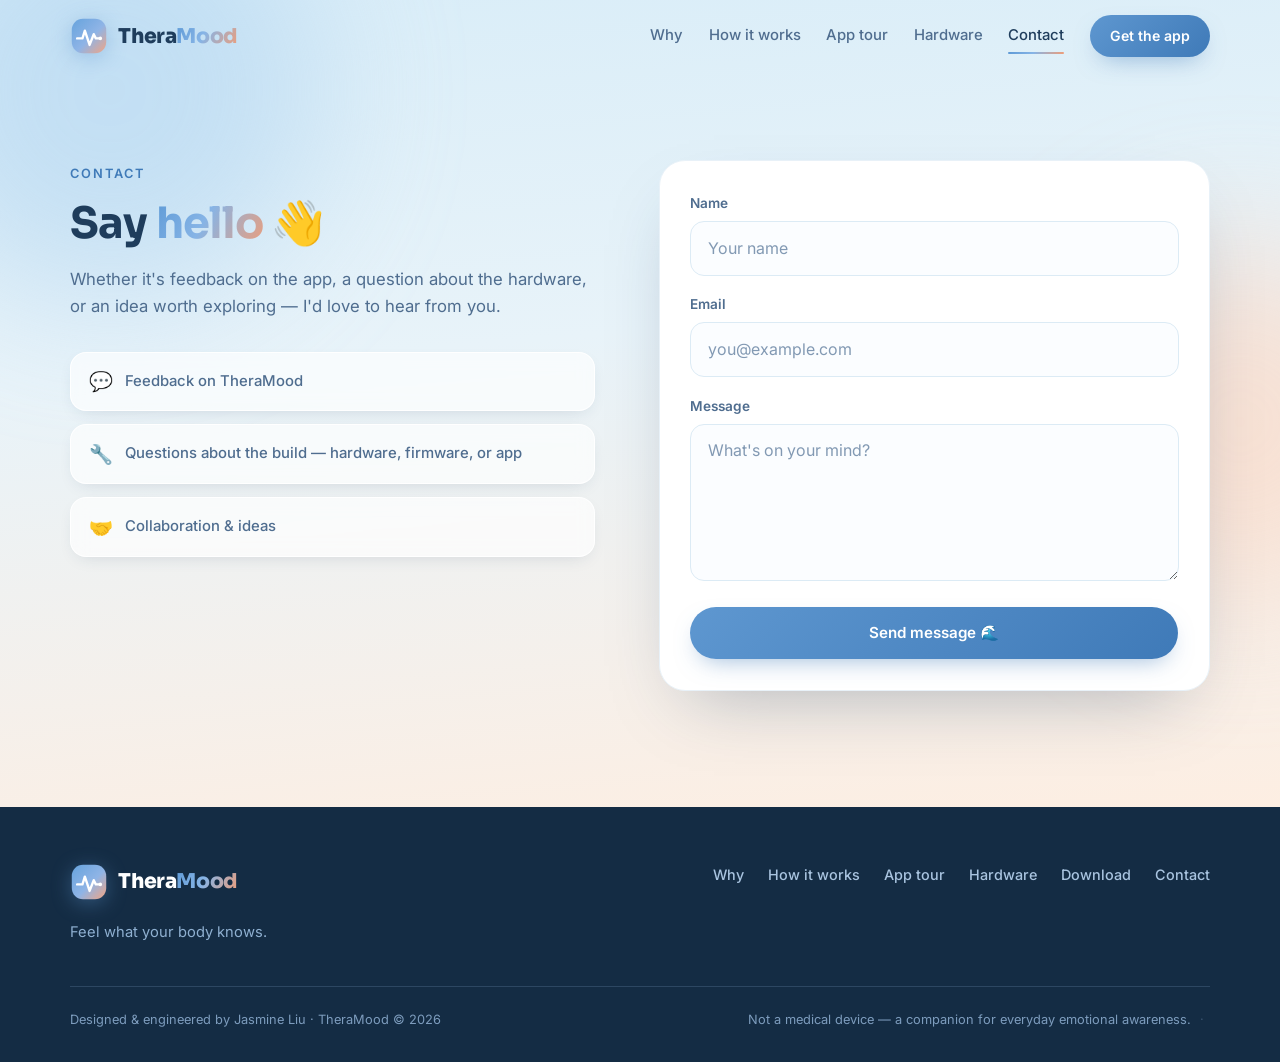
==== commit b9237c0b: "Restore uniform status bars and add download page - Drew a clean synthetic status bar (6:00, signal," ====
--- a/contact.html
+++ b/contact.html
@@ -39,7 +39,7 @@
         <a href="index.html#tour">App tour</a>
         <a href="index.html#inside">Hardware</a>
         <a href="contact.html" class="is-current">Contact</a>
-        <a href="index.html#reset" class="btn btn--primary btn--sm">Try a reset</a>
+        <a href="download.html" class="btn btn--primary btn--sm">Get the app</a>
       </div>
 
       <button class="nav__burger" id="navBurger" aria-label="Toggle menu" aria-expanded="false">
@@ -145,6 +145,7 @@
         <a href="index.html#how">How it works</a>
         <a href="index.html#tour">App tour</a>
         <a href="index.html#inside">Hardware</a>
+        <a href="download.html">Download</a>
         <a href="contact.html">Contact</a>
       </nav>
     </div>
--- a/css/style.css
+++ b/css/style.css
@@ -1187,6 +1187,115 @@
   overflow-wrap: break-word;
 }
 
+/* ── Download page ─────────────────────────── */
+.dl {
+  position: relative;
+  padding-top: calc(var(--nav-h) + clamp(3rem, 7vw, 5.5rem));
+  background: linear-gradient(175deg, #d9edf8 0%, #e8f3f9 42%, #fdeee2 100%);
+  overflow: hidden;
+}
+
+.dl__grid {
+  position: relative;
+  display: grid;
+  grid-template-columns: 1.1fr .9fr;
+  gap: clamp(2rem, 5vw, 4rem);
+  align-items: center;
+}
+
+.dl__visual { display: grid; place-items: center; }
+
+.dl__badges {
+  display: flex;
+  flex-wrap: wrap;
+  gap: 1rem;
+  margin-top: 2rem;
+}
+
+.store-badge {
+  display: inline-flex;
+  align-items: center;
+  gap: .85rem;
+  padding: .8rem 1.6rem .8rem 1.25rem;
+  border-radius: 16px;
+  background: #10151d;
+  color: #fff;
+  border: 1px solid rgba(255, 255, 255, .16);
+  box-shadow: 0 16px 34px -16px rgba(9, 24, 40, .6);
+  transition: transform .25s cubic-bezier(.2,.7,.2,1.4), box-shadow .25s ease;
+}
+.store-badge:hover {
+  transform: translateY(-3px);
+  box-shadow: 0 22px 44px -18px rgba(9, 24, 40, .7);
+}
+.store-badge:active { transform: translateY(0) scale(.98); }
+
+.store-badge__icon { width: 32px; height: 38px; flex: none; }
+
+.store-badge__text small {
+  display: block;
+  font-size: .66rem;
+  font-weight: 500;
+  letter-spacing: .07em;
+  text-transform: uppercase;
+  opacity: .72;
+}
+.store-badge__text strong {
+  font-family: var(--font-display);
+  font-size: 1.22rem;
+  font-weight: 700;
+  line-height: 1.15;
+}
+
+.dl__note {
+  margin-top: 1.1rem;
+  font-size: .85rem;
+  font-weight: 500;
+  color: var(--ink-3);
+}
+
+.dl__chips { margin-top: 1.6rem; }
+
+/* toast (placeholder store links) */
+.toast {
+  position: fixed;
+  left: 50%;
+  bottom: 2rem;
+  transform: translateX(-50%) translateY(16px);
+  z-index: 99;
+  padding: .8rem 1.5rem;
+  border-radius: 999px;
+  background: var(--navy);
+  color: #eaf3fb;
+  font-size: .9rem;
+  font-weight: 500;
+  box-shadow: var(--shadow-lg);
+  opacity: 0;
+  pointer-events: none;
+  transition: opacity .35s ease, transform .35s cubic-bezier(.2, .7, .2, 1.3);
+}
+.toast.show {
+  opacity: 1;
+  transform: translateX(-50%);
+}
+
+/* CTA panel action row */
+.cta__actions {
+  display: flex;
+  flex-wrap: wrap;
+  justify-content: center;
+  gap: .9rem;
+  margin-top: 1.8rem;
+}
+.cta__actions .btn { margin-top: 0; }
+
+.btn--glass {
+  background: rgba(255, 255, 255, .16);
+  border: 1.5px solid rgba(255, 255, 255, .6);
+  color: #fff;
+}
+.btn--glass:hover { background: rgba(255, 255, 255, .28); }
+
 /* ── Reveal on scroll ──────────────────────── */
 [data-reveal] {
   opacity: 0;
@@ -1216,6 +1325,8 @@
   .tour__stage { order: -1; }
   .personal { grid-template-columns: 1fr; }
   .contact__grid { grid-template-columns: 1fr; }
+  .dl__grid { grid-template-columns: 1fr; }
+  .dl__visual { margin-top: 2.5rem; }
 }
 
 @media (max-width: 760px) {
